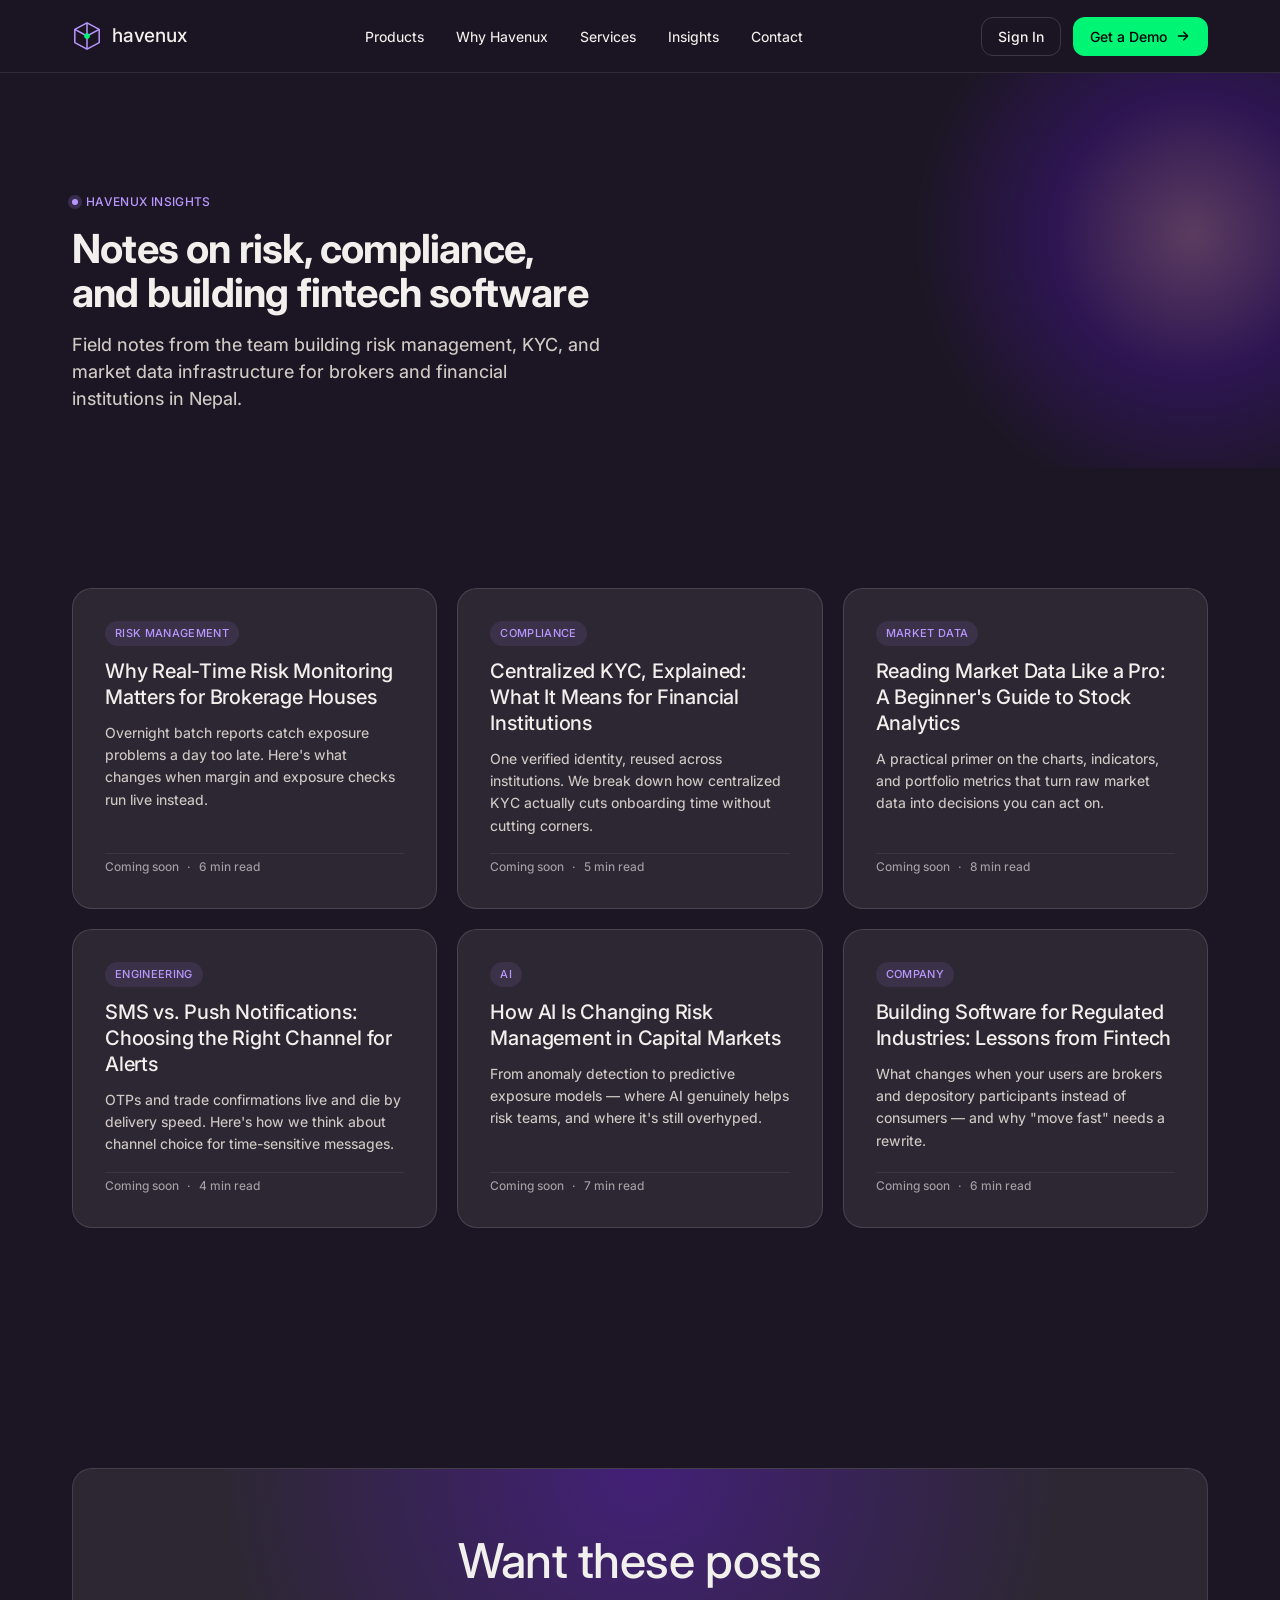
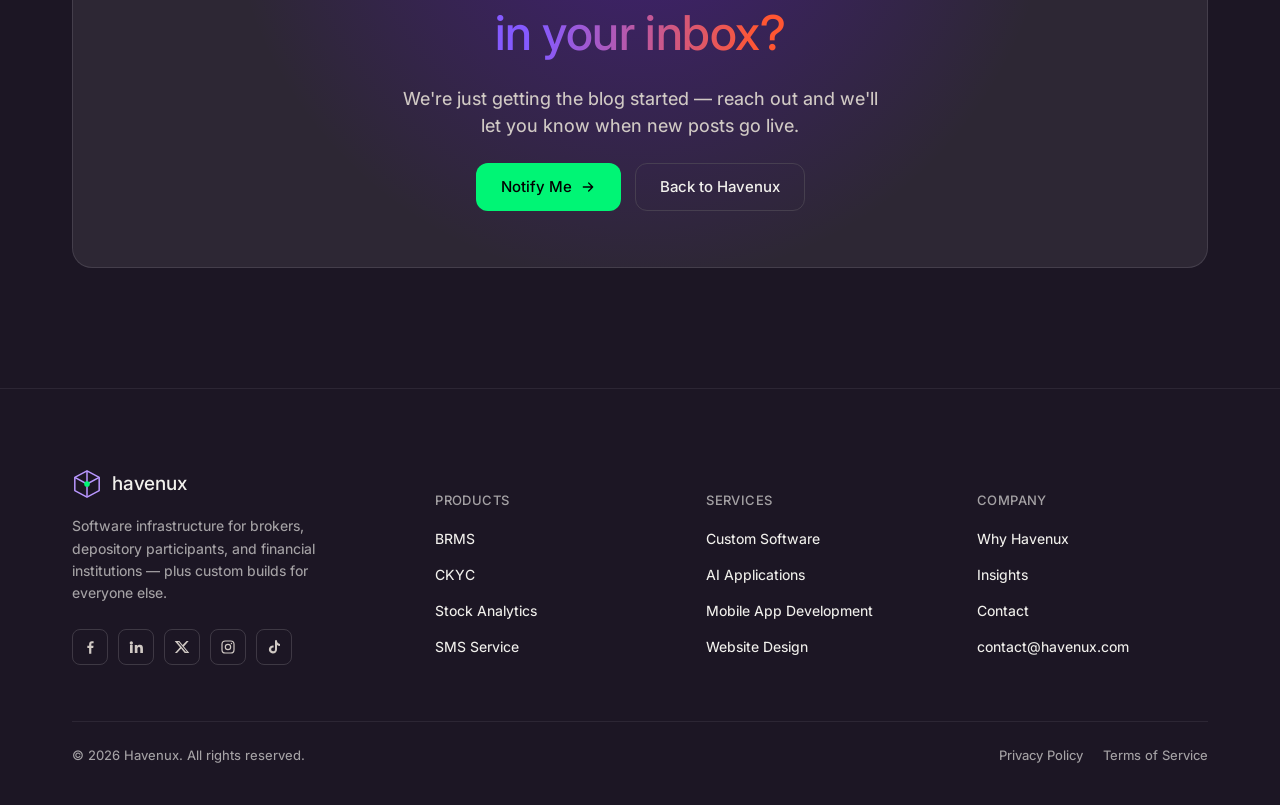
==== insights.html @ 9c79e24d "havenux landing page" ====
<!DOCTYPE html>
<html lang="en">
<head>
  <meta charset="UTF-8" />
  <meta name="viewport" content="width=device-width, initial-scale=1.0" />
  <title>Insights — Havenux Blog on Risk, KYC & Stock Market Software</title>
  <meta name="description" content="Havenux Insights: articles on broker risk management, centralized KYC, stock market analytics, and building software for regulated financial institutions in Nepal." />
  <meta name="robots" content="index, follow" />
  <meta name="theme-color" content="#1c1624" />
  <link rel="canonical" href="https://havenux.com/insights.html" />
  <link rel="icon" href="data:image/svg+xml,<svg xmlns=%22http://www.w3.org/2000/svg%22 viewBox=%220 0 24 24%22><path fill=%22%23b997ff%22 d=%22M12 2 2 7l10 5 10-5-10-5Zm0 8-8-4v9l8 4 8-4V6l-8 4Z%22/></svg>" />

  <!-- Open Graph -->
  <meta property="og:type" content="website" />
  <meta property="og:site_name" content="Havenux" />
  <meta property="og:title" content="Insights — Havenux Blog on Risk, KYC & Stock Market Software" />
  <meta property="og:description" content="Articles on broker risk management, centralized KYC, stock market analytics, and building software for regulated financial institutions." />
  <meta property="og:url" content="https://havenux.com/insights.html" />
  <meta property="og:image" content="https://havenux.com/assets/og-image.svg" />
  <meta property="og:image:type" content="image/svg+xml" />
  <meta property="og:image:width" content="1200" />
  <meta property="og:image:height" content="630" />
  <meta property="og:locale" content="en_US" />

  <!-- Twitter -->
  <meta name="twitter:card" content="summary_large_image" />
  <meta name="twitter:title" content="Insights — Havenux Blog on Risk, KYC & Stock Market Software" />
  <meta name="twitter:description" content="Articles on broker risk management, centralized KYC, stock market analytics, and building software for regulated financial institutions." />
  <meta name="twitter:image" content="https://havenux.com/assets/og-image.svg" />

  <link rel="preconnect" href="https://fonts.googleapis.com" />
  <link rel="preconnect" href="https://fonts.gstatic.com" crossorigin />
  <link href="https://fonts.googleapis.com/css2?family=Inter:wght@400;450;500;600;700&display=swap" rel="stylesheet" />
  <link rel="stylesheet" href="styles.css" />

  <script type="application/ld+json">
  {
    "@context": "https://schema.org",
    "@type": "BreadcrumbList",
    "itemListElement": [
      { "@type": "ListItem", "position": 1, "name": "Havenux", "item": "https://havenux.com/" },
      { "@type": "ListItem", "position": 2, "name": "Insights", "item": "https://havenux.com/insights.html" }
    ]
  }
  </script>
</head>
<body>
  <a class="skip-link" href="#main">Skip to content</a>

  <!-- Header -->
  <header class="site-header">
    <div class="container">
      <a href="index.html" class="logo" aria-label="Havenux home">
        <svg class="logo-mark" viewBox="0 0 32 32" fill="none" xmlns="http://www.w3.org/2000/svg">
          <path d="M16 2 3 9v14l13 7 13-7V9L16 2Z" stroke="#b997ff" stroke-width="1.6" stroke-linejoin="round" />
          <path d="M16 2v27M3 9l13 7 13-7" stroke="#b997ff" stroke-width="1.6" stroke-linejoin="round" />
          <circle cx="16" cy="16" r="3" fill="#00f575" />
        </svg>
        havenux
      </a>

      <nav class="nav-links" aria-label="Primary">
        <a href="index.html#products">Products</a>
        <a href="index.html#why">Why Havenux</a>
        <a href="index.html#services">Services</a>
        <a href="insights.html" aria-current="page">Insights</a>
        <a href="index.html#contact">Contact</a>
      </nav>

      <div class="header-cta">
        <a href="index.html#contact" class="btn btn-ghost btn-sm">Sign In</a>
        <a href="index.html#contact" class="btn btn-primary btn-sm">
          Get a Demo
          <svg viewBox="0 0 24 24" fill="none" stroke="currentColor" stroke-width="2" stroke-linecap="round" stroke-linejoin="round"><path d="M5 12h14M13 6l6 6-6 6" /></svg>
        </a>
      </div>

      <button class="nav-toggle" id="navToggle" aria-label="Open menu" aria-expanded="false" aria-controls="mobileNav">
        <svg viewBox="0 0 24 24" fill="none" stroke="currentColor" stroke-width="2" stroke-linecap="round"><path d="M3 6h18M3 12h18M3 18h18" /></svg>
      </button>
    </div>
  </header>

  <!-- Mobile nav -->
  <div class="mobile-nav" id="mobileNav">
    <div class="mobile-nav-header">
      <a href="index.html" class="logo">
        <svg class="logo-mark" viewBox="0 0 32 32" fill="none" xmlns="http://www.w3.org/2000/svg">
          <path d="M16 2 3 9v14l13 7 13-7V9L16 2Z" stroke="#b997ff" stroke-width="1.6" stroke-linejoin="round" />
          <path d="M16 2v27M3 9l13 7 13-7" stroke="#b997ff" stroke-width="1.6" stroke-linejoin="round" />
          <circle cx="16" cy="16" r="3" fill="#00f575" />
        </svg>
        havenux
      </a>
      <button class="nav-toggle" id="navClose" aria-label="Close menu">
        <svg viewBox="0 0 24 24" fill="none" stroke="currentColor" stroke-width="2" stroke-linecap="round"><path d="M18 6 6 18M6 6l12 12" /></svg>
      </button>
    </div>
    <nav class="mobile-nav-links" aria-label="Mobile">
      <a href="index.html#products">Products</a>
      <a href="index.html#why">Why Havenux</a>
      <a href="index.html#services">Services</a>
      <a href="insights.html">Insights</a>
      <a href="index.html#contact">Contact</a>
    </nav>
    <div class="mobile-nav-cta">
      <a href="index.html#contact" class="btn btn-ghost btn-block">Sign In</a>
      <a href="index.html#contact" class="btn btn-primary btn-block">Get a Demo</a>
    </div>
  </div>

  <main id="main">
    <!-- Insights hero -->
    <section class="hero hero--compact">
      <div class="hero-glow" aria-hidden="true"></div>
      <div class="container">
        <div class="section-heading reveal" style="margin: 0; text-align: left; max-width: 640px;">
          <span class="eyebrow">Havenux Insights</span>
          <h1 style="font-size: 40px; font-weight: 700; letter-spacing: -0.02em; line-height: 1.1; color: var(--color-bone-white);">Notes on risk, compliance, and building fintech software</h1>
          <p>Field notes from the team building risk management, KYC, and market data infrastructure for brokers and financial institutions in Nepal.</p>
        </div>
      </div>
    </section>

    <!-- Blog grid -->
    <section class="section">
      <div class="container">
        <div class="blog-grid">
          <article class="blog-card reveal">
            <span class="blog-tag">Risk Management</span>
            <h2>Why Real-Time Risk Monitoring Matters for Brokerage Houses</h2>
            <p>Overnight batch reports catch exposure problems a day too late. Here's what changes when margin and exposure checks run live instead.</p>
            <div class="blog-meta">
              <span>Coming soon</span>
              <span>·</span>
              <span>6 min read</span>
            </div>
          </article>

          <article class="blog-card reveal">
            <span class="blog-tag">Compliance</span>
            <h2>Centralized KYC, Explained: What It Means for Financial Institutions</h2>
            <p>One verified identity, reused across institutions. We break down how centralized KYC actually cuts onboarding time without cutting corners.</p>
            <div class="blog-meta">
              <span>Coming soon</span>
              <span>·</span>
              <span>5 min read</span>
            </div>
          </article>

          <article class="blog-card reveal">
            <span class="blog-tag">Market Data</span>
            <h2>Reading Market Data Like a Pro: A Beginner's Guide to Stock Analytics</h2>
            <p>A practical primer on the charts, indicators, and portfolio metrics that turn raw market data into decisions you can act on.</p>
            <div class="blog-meta">
              <span>Coming soon</span>
              <span>·</span>
              <span>8 min read</span>
            </div>
          </article>

          <article class="blog-card reveal">
            <span class="blog-tag">Engineering</span>
            <h2>SMS vs. Push Notifications: Choosing the Right Channel for Alerts</h2>
            <p>OTPs and trade confirmations live and die by delivery speed. Here's how we think about channel choice for time-sensitive messages.</p>
            <div class="blog-meta">
              <span>Coming soon</span>
              <span>·</span>
              <span>4 min read</span>
            </div>
          </article>

          <article class="blog-card reveal">
            <span class="blog-tag">AI</span>
            <h2>How AI Is Changing Risk Management in Capital Markets</h2>
            <p>From anomaly detection to predictive exposure models — where AI genuinely helps risk teams, and where it's still overhyped.</p>
            <div class="blog-meta">
              <span>Coming soon</span>
              <span>·</span>
              <span>7 min read</span>
            </div>
          </article>

          <article class="blog-card reveal">
            <span class="blog-tag">Company</span>
            <h2>Building Software for Regulated Industries: Lessons from Fintech</h2>
            <p>What changes when your users are brokers and depository participants instead of consumers — and why "move fast" needs a rewrite.</p>
            <div class="blog-meta">
              <span>Coming soon</span>
              <span>·</span>
              <span>6 min read</span>
            </div>
          </article>
        </div>
      </div>
    </section>

    <!-- CTA band -->
    <section class="section">
      <div class="container">
        <div class="cta-band reveal">
          <div class="cta-band-inner">
            <h2>Want these posts <span class="gradient-text">in your inbox?</span></h2>
            <p>We're just getting the blog started — reach out and we'll let you know when new posts go live.</p>
            <div class="cta-band-actions">
              <a href="https://api.whatsapp.com/send?phone=9779714234414&text=Hi%2C%20let%20me%20know%20when%20new%20Havenux%20Insights%20posts%20go%20live." class="btn btn-primary" target="_blank" rel="noopener">
                Notify Me
                <svg viewBox="0 0 24 24" fill="none" stroke="currentColor" stroke-width="2" stroke-linecap="round" stroke-linejoin="round"><path d="M5 12h14M13 6l6 6-6 6" /></svg>
              </a>
              <a href="index.html#contact" class="btn btn-ghost">Back to Havenux</a>
            </div>
          </div>
        </div>
      </div>
    </section>
  </main>

  <!-- Footer -->
  <footer class="site-footer">
    <div class="container">
      <div class="footer-top">
        <div class="footer-brand">
          <a href="index.html" class="logo">
            <svg class="logo-mark" viewBox="0 0 32 32" fill="none" xmlns="http://www.w3.org/2000/svg">
              <path d="M16 2 3 9v14l13 7 13-7V9L16 2Z" stroke="#b997ff" stroke-width="1.6" stroke-linejoin="round" />
              <path d="M16 2v27M3 9l13 7 13-7" stroke="#b997ff" stroke-width="1.6" stroke-linejoin="round" />
              <circle cx="16" cy="16" r="3" fill="#00f575" />
            </svg>
            havenux
          </a>
          <p>Software infrastructure for brokers, depository participants, and financial institutions — plus custom builds for everyone else.</p>
          <div class="footer-social">
            <a href="#" aria-label="Havenux on Facebook">
              <svg viewBox="0 0 24 24" fill="currentColor"><path d="M14 22v-8.5h2.85l.43-3.31H14V8.06c0-.96.27-1.61 1.64-1.61h1.75V3.5A23.4 23.4 0 0 0 14.9 3.4c-2.5 0-4.22 1.53-4.22 4.33v2.46H8v3.31h2.68V22H14Z"/></svg>
            </a>
            <a href="#" aria-label="Havenux on LinkedIn">
              <svg viewBox="0 0 24 24" fill="currentColor"><path d="M4.98 3.5a2.5 2.5 0 1 1 0 5 2.5 2.5 0 0 1 0-5ZM3 9h4v12H3V9Zm7 0h3.8v1.7h.05c.53-.95 1.83-1.95 3.77-1.95 4.03 0 4.78 2.5 4.78 5.75V21h-4v-5.9c0-1.4-.03-3.2-1.95-3.2-1.96 0-2.26 1.5-2.26 3.1V21h-4V9Z"/></svg>
            </a>
            <a href="#" aria-label="Havenux on X">
              <svg viewBox="0 0 24 24" fill="currentColor"><path d="M18.9 3H22l-7.2 8.2L23 21h-6.9l-5.4-6.6L4.5 21H1.4l7.7-8.8L1 3h7l4.9 6 6-6Zm-1.2 16.2h1.7L7.4 4.7H5.6l12.1 14.5Z"/></svg>
            </a>
            <a href="#" aria-label="Havenux on Instagram">
              <svg viewBox="0 0 24 24" fill="none" stroke="currentColor" stroke-width="1.8"><rect x="3" y="3" width="18" height="18" rx="5" /><circle cx="12" cy="12" r="4" /><circle cx="17.2" cy="6.8" r="1.1" fill="currentColor" stroke="none" /></svg>
            </a>
            <a href="#" aria-label="Havenux on TikTok">
              <svg viewBox="0 0 24 24" fill="currentColor"><path d="M16.5 2h-3v13.6a2.9 2.9 0 1 1-2.1-2.79V9.68a6.1 6.1 0 1 0 5.1 6.02V8.9a7.6 7.6 0 0 0 4.5 1.46V7.35A4.6 4.6 0 0 1 16.5 2Z"/></svg>
            </a>
          </div>
        </div>

        <div class="footer-col">
          <h5>Products</h5>
          <ul>
            <li><a href="https://demo.havenux.com" target="_blank" rel="noopener">BRMS</a></li>
            <li><a href="https://ckyc.havenux.com" target="_blank" rel="noopener">CKYC</a></li>
            <li><a href="https://market.havenux.com" target="_blank" rel="noopener">Stock Analytics</a></li>
            <li><a href="index.html#contact">SMS Service</a></li>
          </ul>
        </div>

        <div class="footer-col">
          <h5>Services</h5>
          <ul>
            <li><a href="index.html#services">Custom Software</a></li>
            <li><a href="index.html#services">AI Applications</a></li>
            <li><a href="index.html#services">Mobile App Development</a></li>
            <li><a href="index.html#services">Website Design</a></li>
          </ul>
        </div>

        <div class="footer-col">
          <h5>Company</h5>
          <ul>
            <li><a href="index.html#why">Why Havenux</a></li>
            <li><a href="insights.html">Insights</a></li>
            <li><a href="index.html#contact">Contact</a></li>
            <li><a href="mailto:contact@havenux.com">contact@havenux.com</a></li>
          </ul>
        </div>
      </div>

      <div class="footer-bottom">
        <p>© 2026 Havenux. All rights reserved.</p>
        <div class="footer-legal">
          <a href="#">Privacy Policy</a>
          <a href="#">Terms of Service</a>
        </div>
      </div>
    </div>
  </footer>

  <script src="script.js"></script>
</body>
</html>
---- styles.css ----
/* ==========================================================================
   Havenux — Design Tokens
   Adapted from the "Doppler" style reference: violet-lit vault at midnight.
   ========================================================================== */

:root {
  /* Colors */
  --color-midnight-plum: #1c1624;
  --color-shadow-plum: #2d2734;
  --color-elevated-panel: #3a3340;
  --color-bone-white: #f1f0ec;
  --color-fog-line: #e5e7eb;
  --color-ash-veil: #d0c9c4;
  --color-mid-ash: #a5a2a5;
  --color-iron-edge: #55505b;
  --color-lavender-spark: #b997ff;
  --color-signal-green: #00f575;
  --color-neon-violet: #6b13f5;
  --color-ember-orange: #ff5632;
  --color-plasma-pink: #ff9efa;

  /* Font */
  --font-sans: 'Inter', ui-sans-serif, system-ui, -apple-system, BlinkMacSystemFont, "Segoe UI", Roboto, sans-serif;

  /* Type scale */
  --text-caption: 12px;
  --text-body-sm: 14px;
  --text-body: 16px;
  --text-subheading: 18px;
  --text-heading-sm: 24px;
  --text-heading: 32px;
  --text-heading-lg: 48px;
  --text-display: 64px;
  --text-display-xl: 88px;

  /* Weights */
  --w-regular: 400;
  --w-450: 450;
  --w-medium: 500;
  --w-bold: 700;

  /* Spacing */
  --s-8: 8px;
  --s-16: 16px;
  --s-24: 24px;
  --s-32: 32px;
  --s-40: 40px;
  --s-56: 56px;
  --s-80: 80px;
  --s-120: 120px;

  /* Radius */
  --radius-sm: 8px;
  --radius-md: 12px;
  --radius-lg: 20px;
  --radius-pill: 9999px;

  /* Layout */
  --page-max-width: 1200px;
  --header-height: 72px;
}

/* ==========================================================================
   Reset
   ========================================================================== */

*,
*::before,
*::after {
  box-sizing: border-box;
}

html {
  scroll-behavior: smooth;
}

@media (prefers-reduced-motion: reduce) {
  html {
    scroll-behavior: auto;
  }
  *,
  *::before,
  *::after {
    animation-duration: 0.01ms !important;
    animation-iteration-count: 1 !important;
    transition-duration: 0.01ms !important;
    scroll-behavior: auto !important;
  }
}

body {
  margin: 0;
  background: var(--color-midnight-plum);
  color: var(--color-bone-white);
  font-family: var(--font-sans);
  font-size: var(--text-body);
  font-weight: var(--w-450);
  line-height: 1.5;
  -webkit-font-smoothing: antialiased;
  overflow-x: hidden;
}

img,
svg {
  max-width: 100%;
  display: block;
}

a {
  color: inherit;
  text-decoration: none;
}

button {
  font-family: inherit;
  cursor: pointer;
}

ul {
  list-style: none;
  margin: 0;
  padding: 0;
}

h1, h2, h3, h4, p {
  margin: 0;
}

/* Visible focus states everywhere — keyboard accessibility */
a:focus-visible,
button:focus-visible,
input:focus-visible {
  outline: 2px solid var(--color-lavender-spark);
  outline-offset: 2px;
  border-radius: var(--radius-sm);
}

.skip-link {
  position: absolute;
  top: -48px;
  left: 16px;
  z-index: 200;
  background: var(--color-signal-green);
  color: #000;
  padding: 12px 20px;
  border-radius: var(--radius-md);
  font-weight: var(--w-medium);
  transition: top 0.2s ease;
}

.skip-link:focus {
  top: 16px;
}

/* ==========================================================================
   Layout utilities
   ========================================================================== */

.container {
  max-width: var(--page-max-width);
  margin: 0 auto;
  padding: 0 var(--s-24);
}

@media (min-width: 768px) {
  .container {
    padding: 0 var(--s-32);
  }
}

.section {
  padding: var(--s-80) 0;
}

@media (min-width: 1024px) {
  .section {
    padding: var(--s-120) 0;
  }
}

.eyebrow {
  display: inline-flex;
  align-items: center;
  gap: 8px;
  color: var(--color-lavender-spark);
  font-size: var(--text-caption);
  font-weight: var(--w-medium);
  letter-spacing: 0.03em;
  text-transform: uppercase;
}

.eyebrow::before {
  content: "";
  width: 6px;
  height: 6px;
  border-radius: 50%;
  background: var(--color-lavender-spark);
  box-shadow: 0 0 0 4px rgba(185, 151, 255, 0.18);
}

.section-heading {
  max-width: 640px;
  margin: 0 auto;
  text-align: center;
  display: flex;
  flex-direction: column;
  gap: var(--s-16);
}

.section-heading h2 {
  font-size: 32px;
  font-weight: var(--w-medium);
  line-height: 1.15;
  letter-spacing: -0.01em;
  color: var(--color-bone-white);
}

.section-heading p {
  color: var(--color-ash-veil);
  font-size: var(--text-subheading);
  line-height: 1.5;
}

@media (min-width: 768px) {
  .section-heading h2 {
    font-size: var(--text-heading-lg);
    letter-spacing: -0.02em;
  }
}

.gradient-text {
  background: linear-gradient(91deg, #855aff 14.92%, var(--color-ember-orange) 90.53%);
  -webkit-background-clip: text;
  background-clip: text;
  -webkit-text-fill-color: transparent;
  display: inline-block;
}

.visually-hidden {
  position: absolute;
  width: 1px;
  height: 1px;
  padding: 0;
  margin: -1px;
  overflow: hidden;
  clip: rect(0, 0, 0, 0);
  white-space: nowrap;
  border: 0;
}

/* ==========================================================================
   Buttons
   ========================================================================== */

.btn {
  display: inline-flex;
  align-items: center;
  justify-content: center;
  gap: 8px;
  min-height: 44px;
  padding: 12px 24px;
  border-radius: var(--radius-md);
  font-size: 15px;
  font-weight: var(--w-medium);
  border: 1px solid transparent;
  transition: transform 0.15s ease, background-color 0.15s ease, border-color 0.15s ease, box-shadow 0.15s ease;
  white-space: nowrap;
}

.btn svg {
  width: 16px;
  height: 16px;
  flex-shrink: 0;
  transition: transform 0.15s ease;
}

.btn:hover svg {
  transform: translateX(2px);
}

.btn:active {
  transform: translateY(1px);
}

.btn-primary {
  background: var(--color-signal-green);
  color: #000;
}

.btn-primary:hover {
  box-shadow: 0 0 0 4px rgba(0, 245, 117, 0.18);
}

.btn-ghost {
  background: transparent;
  color: var(--color-bone-white);
  border-color: rgba(85, 80, 91, 0.6);
}

.btn-ghost:hover {
  border-color: rgba(229, 231, 235, 0.5);
  background: rgba(241, 240, 236, 0.04);
}

.btn-block {
  width: 100%;
}

.btn-sm {
  padding: 8px 16px;
  min-height: 36px;
  font-size: var(--text-body-sm);
}

.link-arrow {
  display: inline-flex;
  align-items: center;
  gap: 6px;
  font-size: 14px;
  font-weight: var(--w-medium);
  color: var(--color-bone-white);
  border-bottom: 1px solid transparent;
  transition: border-color 0.15s ease, color 0.15s ease;
}

.link-arrow svg {
  width: 14px;
  height: 14px;
  transition: transform 0.15s ease;
}

.link-arrow:hover {
  border-color: currentColor;
}

.link-arrow:hover svg {
  transform: translateX(3px);
}

.link-arrow.accent {
  color: var(--color-lavender-spark);
}

/* ==========================================================================
   Top banner
   ========================================================================== */

.top-banner {
  background: #241c2c;
  border-bottom: 1px solid rgba(229, 231, 235, 0.08);
  padding: 10px 0;
}

.top-banner .container {
  display: flex;
  align-items: center;
  justify-content: center;
  gap: 12px;
  position: relative;
  text-align: center;
}

.top-banner p {
  font-size: var(--text-body-sm);
  color: var(--color-bone-white);
}

.top-banner a {
  color: var(--color-signal-green);
  font-weight: var(--w-medium);
}

.top-banner a:hover {
  text-decoration: underline;
}

.banner-close {
  position: absolute;
  right: var(--s-24);
  top: 50%;
  transform: translateY(-50%);
  background: none;
  border: none;
  color: var(--color-mid-ash);
  width: 32px;
  height: 32px;
  display: flex;
  align-items: center;
  justify-content: center;
  border-radius: var(--radius-sm);
}

.banner-close:hover {
  color: var(--color-bone-white);
  background: rgba(241, 240, 236, 0.06);
}

.top-banner.is-hidden {
  display: none;
}

/* ==========================================================================
   Header
   ========================================================================== */

.site-header {
  position: sticky;
  top: 0;
  z-index: 100;
  background: rgba(28, 22, 36, 0.8);
  backdrop-filter: blur(12px);
  -webkit-backdrop-filter: blur(12px);
  border-bottom: 1px solid rgba(229, 231, 235, 0.1);
}

.site-header .container {
  display: flex;
  align-items: center;
  justify-content: space-between;
  gap: var(--s-24);
  height: var(--header-height);
}

.logo {
  display: flex;
  align-items: center;
  gap: 10px;
  font-size: 19px;
  font-weight: var(--w-medium);
  color: var(--color-bone-white);
  letter-spacing: -0.01em;
}

.logo-mark {
  width: 30px;
  height: 30px;
  flex-shrink: 0;
}

.nav-links {
  display: none;
  align-items: center;
  gap: var(--s-32);
}

.nav-links a {
  font-size: 14px;
  font-weight: var(--w-450);
  color: var(--color-bone-white);
  position: relative;
  padding: 4px 0;
}

.nav-links a:hover {
  color: var(--color-lavender-spark);
}

.header-cta {
  display: none;
  align-items: center;
  gap: 12px;
}

.nav-toggle {
  display: inline-flex;
  align-items: center;
  justify-content: center;
  width: 44px;
  height: 44px;
  background: none;
  border: 1px solid rgba(85, 80, 91, 0.6);
  border-radius: var(--radius-md);
  color: var(--color-bone-white);
}

@media (min-width: 1024px) {
  .nav-links {
    display: flex;
  }
  .header-cta {
    display: flex;
  }
  .nav-toggle {
    display: none;
  }
}

/* Mobile nav drawer */
.mobile-nav {
  position: fixed;
  inset: 0;
  z-index: 150;
  background: var(--color-midnight-plum);
  padding: var(--s-24);
  display: flex;
  flex-direction: column;
  gap: var(--s-32);
  transform: translateX(100%);
  transition: transform 0.25s ease;
}

.mobile-nav.is-open {
  transform: translateX(0);
}

.mobile-nav-header {
  display: flex;
  align-items: center;
  justify-content: space-between;
}

.mobile-nav-links {
  display: flex;
  flex-direction: column;
  gap: var(--s-8);
}

.mobile-nav-links a {
  display: block;
  font-size: 20px;
  font-weight: var(--w-medium);
  padding: 12px 4px;
  border-bottom: 1px solid rgba(229, 231, 235, 0.08);
}

.mobile-nav-cta {
  display: flex;
  flex-direction: column;
  gap: 12px;
  margin-top: auto;
}

@media (min-width: 1024px) {
  .mobile-nav {
    display: none;
  }
}

/* ==========================================================================
   Hero
   ========================================================================== */

.hero {
  position: relative;
  padding: var(--s-56) 0 var(--s-80);
  overflow: hidden;
}

@media (min-width: 1024px) {
  .hero {
    padding: var(--s-120) 0;
  }
}

.hero-glow {
  position: absolute;
  top: -10%;
  right: -10%;
  width: 900px;
  height: 900px;
  max-width: 140vw;
  background: radial-gradient(circle at 50% 50%, rgba(255, 158, 250, 0.28), rgba(107, 19, 245, 0.22) 35%, rgba(28, 22, 36, 0) 70%);
  pointer-events: none;
  z-index: 0;
}

.hero--compact {
  padding-bottom: var(--s-56);
}

.hero--compact .hero-glow {
  width: 560px;
  height: 560px;
  top: -30%;
  right: -15%;
}

.hero .container {
  position: relative;
  z-index: 1;
  display: grid;
  grid-template-columns: 1fr;
  gap: var(--s-56);
  align-items: center;
}

@media (min-width: 1024px) {
  .hero .container {
    grid-template-columns: 1fr 1fr;
    gap: var(--s-80);
  }
}

.hero-content {
  display: flex;
  flex-direction: column;
  align-items: flex-start;
  gap: var(--s-24);
}

.hero-content h1 {
  font-size: 40px;
  font-weight: var(--w-bold);
  line-height: 1.08;
  letter-spacing: -0.02em;
  color: var(--color-bone-white);
}

@media (min-width: 640px) {
  .hero-content h1 {
    font-size: var(--text-display);
  }
}

@media (min-width: 1024px) {
  .hero-content h1 {
    font-size: 72px;
  }
}

.hero-content .lede {
  font-size: var(--text-subheading);
  color: var(--color-ash-veil);
  max-width: 520px;
  line-height: 1.5;
}

.hero-actions {
  display: flex;
  flex-wrap: wrap;
  gap: 14px;
  margin-top: var(--s-8);
}

.hero-meta {
  display: flex;
  flex-wrap: wrap;
  gap: 24px;
  margin-top: var(--s-16);
  color: var(--color-mid-ash);
  font-size: var(--text-body-sm);
}

.hero-meta li {
  display: flex;
  align-items: center;
  gap: 8px;
}

.hero-meta svg {
  width: 16px;
  height: 16px;
  color: var(--color-signal-green);
  flex-shrink: 0;
}

/* Product screenshot mockup */
.hero-visual {
  position: relative;
}

.mock-frame {
  background: var(--color-shadow-plum);
  border: 1px solid rgba(229, 231, 235, 0.12);
  border-radius: var(--radius-lg);
  padding: 20px;
  box-shadow: 0 0 60px rgba(185, 151, 255, 0.15);
}

.mock-titlebar {
  display: flex;
  align-items: center;
  gap: 8px;
  margin-bottom: 16px;
}

.mock-dot {
  width: 10px;
  height: 10px;
  border-radius: 50%;
  background: var(--color-iron-edge);
}

.mock-titlebar span:last-child {
  margin-left: auto;
  font-size: 12px;
  color: var(--color-mid-ash);
}

.mock-grid {
  display: grid;
  grid-template-columns: 1fr 1.4fr;
  gap: 14px;
}

.mock-panel {
  background: rgba(241, 240, 236, 0.03);
  border: 1px solid rgba(229, 231, 235, 0.08);
  border-radius: var(--radius-md);
  padding: 16px;
}

.mock-panel h4 {
  font-size: 12px;
  font-weight: var(--w-medium);
  color: var(--color-mid-ash);
  letter-spacing: 0.03em;
  text-transform: uppercase;
  margin-bottom: 12px;
}

.mock-kyc-row {
  display: flex;
  align-items: center;
  gap: 8px;
  padding: 8px 0;
  border-bottom: 1px solid rgba(229, 231, 235, 0.06);
  font-size: 13px;
  color: var(--color-ash-veil);
}

.mock-kyc-row:last-child {
  border-bottom: none;
}

.mock-kyc-row svg {
  width: 14px;
  height: 14px;
  color: var(--color-signal-green);
  flex-shrink: 0;
}

.mock-risk-gauge {
  margin-top: 16px;
  display: flex;
  align-items: center;
  gap: 12px;
}

.mock-risk-value {
  font-size: 28px;
  font-weight: var(--w-bold);
  color: var(--color-signal-green);
  letter-spacing: -0.02em;
}

.mock-risk-label {
  font-size: 12px;
  color: var(--color-mid-ash);
}

.mock-chart {
  height: 130px;
  margin-top: 4px;
}

.mock-stat-row {
  display: flex;
  gap: 16px;
  margin-top: 14px;
}

.mock-stat {
  flex: 1;
}

.mock-stat .value {
  font-size: 18px;
  font-weight: var(--w-medium);
  color: var(--color-bone-white);
}

.mock-stat .label {
  font-size: 11px;
  color: var(--color-mid-ash);
}

.mock-stat .value.up {
  color: var(--color-signal-green);
}

@media (max-width: 480px) {
  .mock-grid {
    grid-template-columns: 1fr;
  }
}

/* ==========================================================================
   Logo strip / trust
   ========================================================================== */

.trust-strip {
  border-top: 1px solid rgba(229, 231, 235, 0.08);
  border-bottom: 1px solid rgba(229, 231, 235, 0.08);
  padding: var(--s-40) 0;
}

.trust-strip .container {
  display: grid;
  grid-template-columns: repeat(2, 1fr);
  gap: var(--s-32);
  text-align: center;
}

@media (min-width: 768px) {
  .trust-strip .container {
    grid-template-columns: repeat(4, 1fr);
  }
}

.trust-stat .num {
  font-size: 32px;
  font-weight: var(--w-bold);
  color: var(--color-bone-white);
  letter-spacing: -0.02em;
}

.trust-stat .num span {
  color: var(--color-lavender-spark);
}

.trust-stat .label {
  margin-top: 4px;
  font-size: var(--text-body-sm);
  color: var(--color-mid-ash);
}

/* ==========================================================================
   Product cards
   ========================================================================== */

.card-grid {
  display: grid;
  grid-template-columns: 1fr;
  gap: 20px;
  margin-top: var(--s-56);
}

@media (min-width: 640px) {
  .card-grid.products {
    grid-template-columns: repeat(2, 1fr);
  }
}

@media (min-width: 1024px) {
  .card-grid.products {
    grid-template-columns: repeat(4, 1fr);
  }
}

.product-card {
  background: var(--color-shadow-plum);
  border: 1px solid rgba(229, 231, 235, 0.14);
  border-radius: var(--radius-lg);
  padding: var(--s-32);
  display: flex;
  flex-direction: column;
  gap: var(--s-16);
  transition: transform 0.2s ease, border-color 0.2s ease;
}

.product-card:hover {
  transform: translateY(-4px);
  border-color: rgba(185, 151, 255, 0.35);
}

.product-icon {
  width: 52px;
  height: 52px;
  border-radius: var(--radius-md);
  display: flex;
  align-items: center;
  justify-content: center;
  background: rgba(185, 151, 255, 0.1);
  color: var(--color-lavender-spark);
}

.product-icon svg {
  width: 26px;
  height: 26px;
}

.product-icon.green {
  background: rgba(0, 245, 117, 0.1);
  color: var(--color-signal-green);
}

.product-card .tag {
  font-size: 11px;
  font-weight: var(--w-medium);
  letter-spacing: 0.03em;
  text-transform: uppercase;
  color: var(--color-mid-ash);
}

.product-card h3 {
  font-size: var(--text-heading-sm);
  font-weight: var(--w-medium);
  letter-spacing: -0.01em;
  color: var(--color-bone-white);
}

.product-card p {
  font-size: var(--text-body-sm);
  color: var(--color-ash-veil);
  line-height: 1.55;
  flex: 1;
}

.product-card .domain {
  font-size: 12px;
  color: var(--color-mid-ash);
  font-family: 'SF Mono', 'Courier New', monospace;
}

/* ==========================================================================
   Why choose section
   ========================================================================== */

.why-grid {
  display: grid;
  grid-template-columns: 1fr;
  gap: 20px;
  margin-top: var(--s-56);
}

@media (min-width: 768px) {
  .why-grid {
    grid-template-columns: repeat(2, 1fr);
  }
}

.why-card {
  background: var(--color-shadow-plum);
  border: 1px solid rgba(229, 231, 235, 0.14);
  border-radius: var(--radius-lg);
  padding: var(--s-32);
  display: flex;
  gap: var(--s-24);
}

.why-icon {
  width: 44px;
  height: 44px;
  border-radius: var(--radius-sm);
  background: rgba(255, 86, 50, 0.1);
  color: var(--color-ember-orange);
  display: flex;
  align-items: center;
  justify-content: center;
  flex-shrink: 0;
}

.why-icon svg {
  width: 22px;
  height: 22px;
}

.why-card h3 {
  font-size: var(--text-subheading);
  font-weight: var(--w-medium);
  color: var(--color-bone-white);
  margin-bottom: 8px;
}

.why-card p {
  font-size: var(--text-body-sm);
  color: var(--color-ash-veil);
  line-height: 1.6;
}

/* ==========================================================================
   Services
   ========================================================================== */

.services-section {
  background: var(--color-shadow-plum);
  border-top: 1px solid rgba(229, 231, 235, 0.08);
  border-bottom: 1px solid rgba(229, 231, 235, 0.08);
}

.card-grid.services {
  grid-template-columns: 1fr;
}

@media (min-width: 768px) {
  .card-grid.services {
    grid-template-columns: repeat(2, 1fr);
  }
}

.service-card {
  background: var(--color-midnight-plum);
  border: 1px solid rgba(229, 231, 235, 0.12);
  border-radius: var(--radius-lg);
  padding: var(--s-32);
  display: flex;
  flex-direction: column;
  gap: var(--s-16);
}

.service-card .index {
  font-size: 13px;
  font-weight: var(--w-medium);
  color: var(--color-signal-green);
  font-family: 'SF Mono', 'Courier New', monospace;
}

.service-card h3 {
  font-size: var(--text-heading-sm);
  font-weight: var(--w-medium);
  color: var(--color-bone-white);
  letter-spacing: -0.01em;
}

.service-card p {
  font-size: var(--text-body-sm);
  color: var(--color-ash-veil);
  line-height: 1.6;
  flex: 1;
}

.service-card ul {
  display: flex;
  flex-direction: column;
  gap: 8px;
  margin-top: 4px;
}

.service-card ul li {
  display: flex;
  align-items: center;
  gap: 8px;
  font-size: 13px;
  color: var(--color-mid-ash);
}

.service-card ul li svg {
  width: 14px;
  height: 14px;
  color: var(--color-lavender-spark);
  flex-shrink: 0;
}

/* ==========================================================================
   Process strip
   ========================================================================== */

.process-strip {
  display: grid;
  grid-template-columns: 1fr;
  gap: var(--s-32);
  margin-top: var(--s-56);
  counter-reset: step;
}

@media (min-width: 768px) {
  .process-strip {
    grid-template-columns: repeat(4, 1fr);
  }
}

.process-step {
  position: relative;
  padding-top: var(--s-40);
}

.process-step::before {
  counter-increment: step;
  content: counter(step, decimal-leading-zero);
  font-size: 13px;
  font-weight: var(--w-medium);
  color: var(--color-lavender-spark);
  font-family: 'SF Mono', 'Courier New', monospace;
  display: block;
  margin-bottom: 12px;
}

.process-step h4 {
  font-size: var(--text-subheading);
  font-weight: var(--w-medium);
  color: var(--color-bone-white);
  margin-bottom: 8px;
}

.process-step p {
  font-size: var(--text-body-sm);
  color: var(--color-mid-ash);
  line-height: 1.55;
}

/* ==========================================================================
   CTA band
   ========================================================================== */

.cta-band {
  position: relative;
  overflow: hidden;
  border-radius: var(--radius-lg);
  margin: 0 auto;
  max-width: var(--page-max-width);
  padding: var(--s-56) var(--s-32);
  text-align: center;
  background: var(--color-shadow-plum);
  border: 1px solid rgba(229, 231, 235, 0.12);
}

.cta-band::before {
  content: "";
  position: absolute;
  inset: 0;
  background: radial-gradient(circle at 50% 0%, rgba(107, 19, 245, 0.35), transparent 60%);
  pointer-events: none;
}

.cta-band-inner {
  position: relative;
  z-index: 1;
  display: flex;
  flex-direction: column;
  align-items: center;
  gap: var(--s-16);
}

.cta-band h2 {
  font-size: 32px;
  font-weight: var(--w-medium);
  letter-spacing: -0.01em;
  max-width: 560px;
}

@media (min-width: 768px) {
  .cta-band h2 {
    font-size: var(--text-heading-lg);
  }
}

.cta-band p {
  color: var(--color-ash-veil);
  max-width: 480px;
  font-size: var(--text-subheading);
}

.cta-band-actions {
  display: flex;
  flex-wrap: wrap;
  justify-content: center;
  gap: 14px;
  margin-top: var(--s-8);
}

/* ==========================================================================
   Blog / Insights
   ========================================================================== */

.blog-grid {
  display: grid;
  grid-template-columns: 1fr;
  gap: 20px;
}

@media (min-width: 640px) {
  .blog-grid {
    grid-template-columns: repeat(2, 1fr);
  }
}

@media (min-width: 1024px) {
  .blog-grid {
    grid-template-columns: repeat(3, 1fr);
  }
}

.blog-card {
  background: var(--color-shadow-plum);
  border: 1px solid rgba(229, 231, 235, 0.14);
  border-radius: var(--radius-lg);
  padding: var(--s-32);
  display: flex;
  flex-direction: column;
  gap: 12px;
  transition: transform 0.2s ease, border-color 0.2s ease;
}

.blog-card:hover {
  transform: translateY(-4px);
  border-color: rgba(185, 151, 255, 0.35);
}

.blog-tag {
  align-self: flex-start;
  font-size: 11px;
  font-weight: var(--w-medium);
  letter-spacing: 0.03em;
  text-transform: uppercase;
  color: var(--color-lavender-spark);
  background: rgba(185, 151, 255, 0.1);
  padding: 4px 10px;
  border-radius: var(--radius-pill);
}

.blog-card h2 {
  font-size: 20px;
  font-weight: var(--w-medium);
  line-height: 1.3;
  letter-spacing: -0.01em;
  color: var(--color-bone-white);
}

.blog-card p {
  font-size: var(--text-body-sm);
  color: var(--color-ash-veil);
  line-height: 1.6;
  flex: 1;
}

.blog-meta {
  display: flex;
  align-items: center;
  gap: 8px;
  font-size: 12px;
  color: var(--color-mid-ash);
  padding-top: 4px;
  border-top: 1px solid rgba(229, 231, 235, 0.08);
  margin-top: 4px;
}

/* ==========================================================================
   Contact
   ========================================================================== */

.contact-grid {
  display: grid;
  grid-template-columns: 1fr;
  gap: 20px;
  margin-top: var(--s-56);
}

@media (min-width: 900px) {
  .contact-grid {
    grid-template-columns: 0.85fr 1.15fr;
    align-items: start;
  }
}

.contact-info,
.contact-form {
  background: var(--color-shadow-plum);
  border: 1px solid rgba(229, 231, 235, 0.14);
  border-radius: var(--radius-lg);
  padding: var(--s-32);
}

.contact-info h3,
.contact-form h3 {
  font-size: var(--text-heading-sm);
  font-weight: var(--w-medium);
  color: var(--color-bone-white);
  letter-spacing: -0.01em;
  margin-top: 8px;
}

.contact-info > p {
  margin-top: var(--s-16);
  color: var(--color-ash-veil);
  font-size: var(--text-body-sm);
  line-height: 1.6;
}

.contact-method {
  display: flex;
  align-items: center;
  gap: 14px;
  margin-top: var(--s-24);
  padding: 14px;
  border-radius: var(--radius-md);
  border: 1px solid rgba(229, 231, 235, 0.1);
  transition: border-color 0.15s ease, background-color 0.15s ease;
}

.contact-method:hover {
  border-color: rgba(0, 245, 117, 0.4);
  background: rgba(0, 245, 117, 0.04);
}

.contact-method-icon {
  width: 40px;
  height: 40px;
  flex-shrink: 0;
  border-radius: var(--radius-sm);
  background: rgba(0, 245, 117, 0.1);
  color: var(--color-signal-green);
  display: flex;
  align-items: center;
  justify-content: center;
}

.contact-method-icon svg {
  width: 20px;
  height: 20px;
}

.contact-method-label {
  display: block;
  font-size: 12px;
  color: var(--color-mid-ash);
}

.contact-method-value {
  display: block;
  font-size: 15px;
  font-weight: var(--w-medium);
  color: var(--color-bone-white);
  margin-top: 2px;
}

.contact-form {
  display: flex;
  flex-direction: column;
  gap: var(--s-16);
}

.form-row {
  display: grid;
  grid-template-columns: 1fr;
  gap: var(--s-16);
}

@media (min-width: 520px) {
  .form-row {
    grid-template-columns: 1fr 1fr;
  }
}

.form-field {
  display: flex;
  flex-direction: column;
  gap: 6px;
}

.form-field label {
  font-size: 13px;
  font-weight: var(--w-medium);
  color: var(--color-ash-veil);
}

.form-field input,
.form-field textarea,
.form-field select {
  background: var(--color-midnight-plum);
  border: 1px solid rgba(85, 80, 91, 0.6);
  border-radius: var(--radius-sm);
  padding: 12px 14px;
  font-family: var(--font-sans);
  font-size: 15px;
  color: var(--color-bone-white);
  min-height: 44px;
  transition: border-color 0.15s ease;
}

.form-field textarea {
  min-height: 100px;
  resize: vertical;
}

.form-field input:focus,
.form-field textarea:focus,
.form-field select:focus {
  outline: 2px solid var(--color-lavender-spark);
  outline-offset: 1px;
  border-color: var(--color-lavender-spark);
}

.form-field select {
  appearance: none;
  background-image: url("data:image/svg+xml,%3Csvg xmlns='http://www.w3.org/2000/svg' viewBox='0 0 24 24' fill='none' stroke='%23a5a2a5' stroke-width='2' stroke-linecap='round' stroke-linejoin='round'%3E%3Cpath d='m6 9 6 6 6-6'/%3E%3C/svg%3E");
  background-repeat: no-repeat;
  background-position: right 14px center;
  padding-right: 40px;
}

.form-note {
  font-size: 12px;
  color: var(--color-mid-ash);
  text-align: center;
  line-height: 1.5;
}

/* ==========================================================================
   Footer
   ========================================================================== */

.site-footer {
  border-top: 1px solid rgba(229, 231, 235, 0.08);
  padding: var(--s-80) 0 var(--s-40);
}

.footer-top {
  display: grid;
  grid-template-columns: 1fr;
  gap: var(--s-40);
}

@media (min-width: 768px) {
  .footer-top {
    grid-template-columns: 1.4fr repeat(3, 1fr);
  }
}

.footer-brand p {
  margin-top: var(--s-16);
  color: var(--color-mid-ash);
  font-size: var(--text-body-sm);
  max-width: 280px;
  line-height: 1.6;
}

.footer-social {
  display: flex;
  gap: 10px;
  margin-top: var(--s-24);
}

.footer-social a {
  width: 36px;
  height: 36px;
  border-radius: var(--radius-sm);
  border: 1px solid rgba(85, 80, 91, 0.6);
  display: flex;
  align-items: center;
  justify-content: center;
  color: var(--color-ash-veil);
  transition: border-color 0.15s ease, color 0.15s ease;
}

.footer-social a:hover {
  border-color: var(--color-lavender-spark);
  color: var(--color-lavender-spark);
}

.footer-social svg {
  width: 16px;
  height: 16px;
}

.footer-col h5 {
  font-size: 13px;
  font-weight: var(--w-medium);
  color: var(--color-mid-ash);
  letter-spacing: 0.03em;
  text-transform: uppercase;
  margin-bottom: var(--s-16);
}

.footer-col ul {
  display: flex;
  flex-direction: column;
  gap: 12px;
}

.footer-col a {
  font-size: 14px;
  color: var(--color-bone-white);
}

.footer-col a:hover {
  color: var(--color-lavender-spark);
}

.footer-bottom {
  margin-top: var(--s-56);
  padding-top: var(--s-24);
  border-top: 1px solid rgba(229, 231, 235, 0.08);
  display: flex;
  flex-direction: column;
  gap: 16px;
  align-items: center;
  text-align: center;
}

@media (min-width: 768px) {
  .footer-bottom {
    flex-direction: row;
    justify-content: space-between;
    text-align: left;
  }
}

.footer-bottom p {
  font-size: 13px;
  color: var(--color-mid-ash);
}

.footer-legal {
  display: flex;
  gap: 20px;
}

.footer-legal a {
  font-size: 13px;
  color: var(--color-mid-ash);
}

.footer-legal a:hover {
  color: var(--color-bone-white);
}

/* ==========================================================================
   Reveal-on-scroll (subtle, respects reduced motion)
   ========================================================================== */

.reveal {
  opacity: 0;
  transform: translateY(16px);
  transition: opacity 0.5s ease, transform 0.5s ease;
}

.reveal.is-visible {
  opacity: 1;
  transform: translateY(0);
}

@media (prefers-reduced-motion: reduce) {
  .reveal {
    opacity: 1;
    transform: none;
  }
}
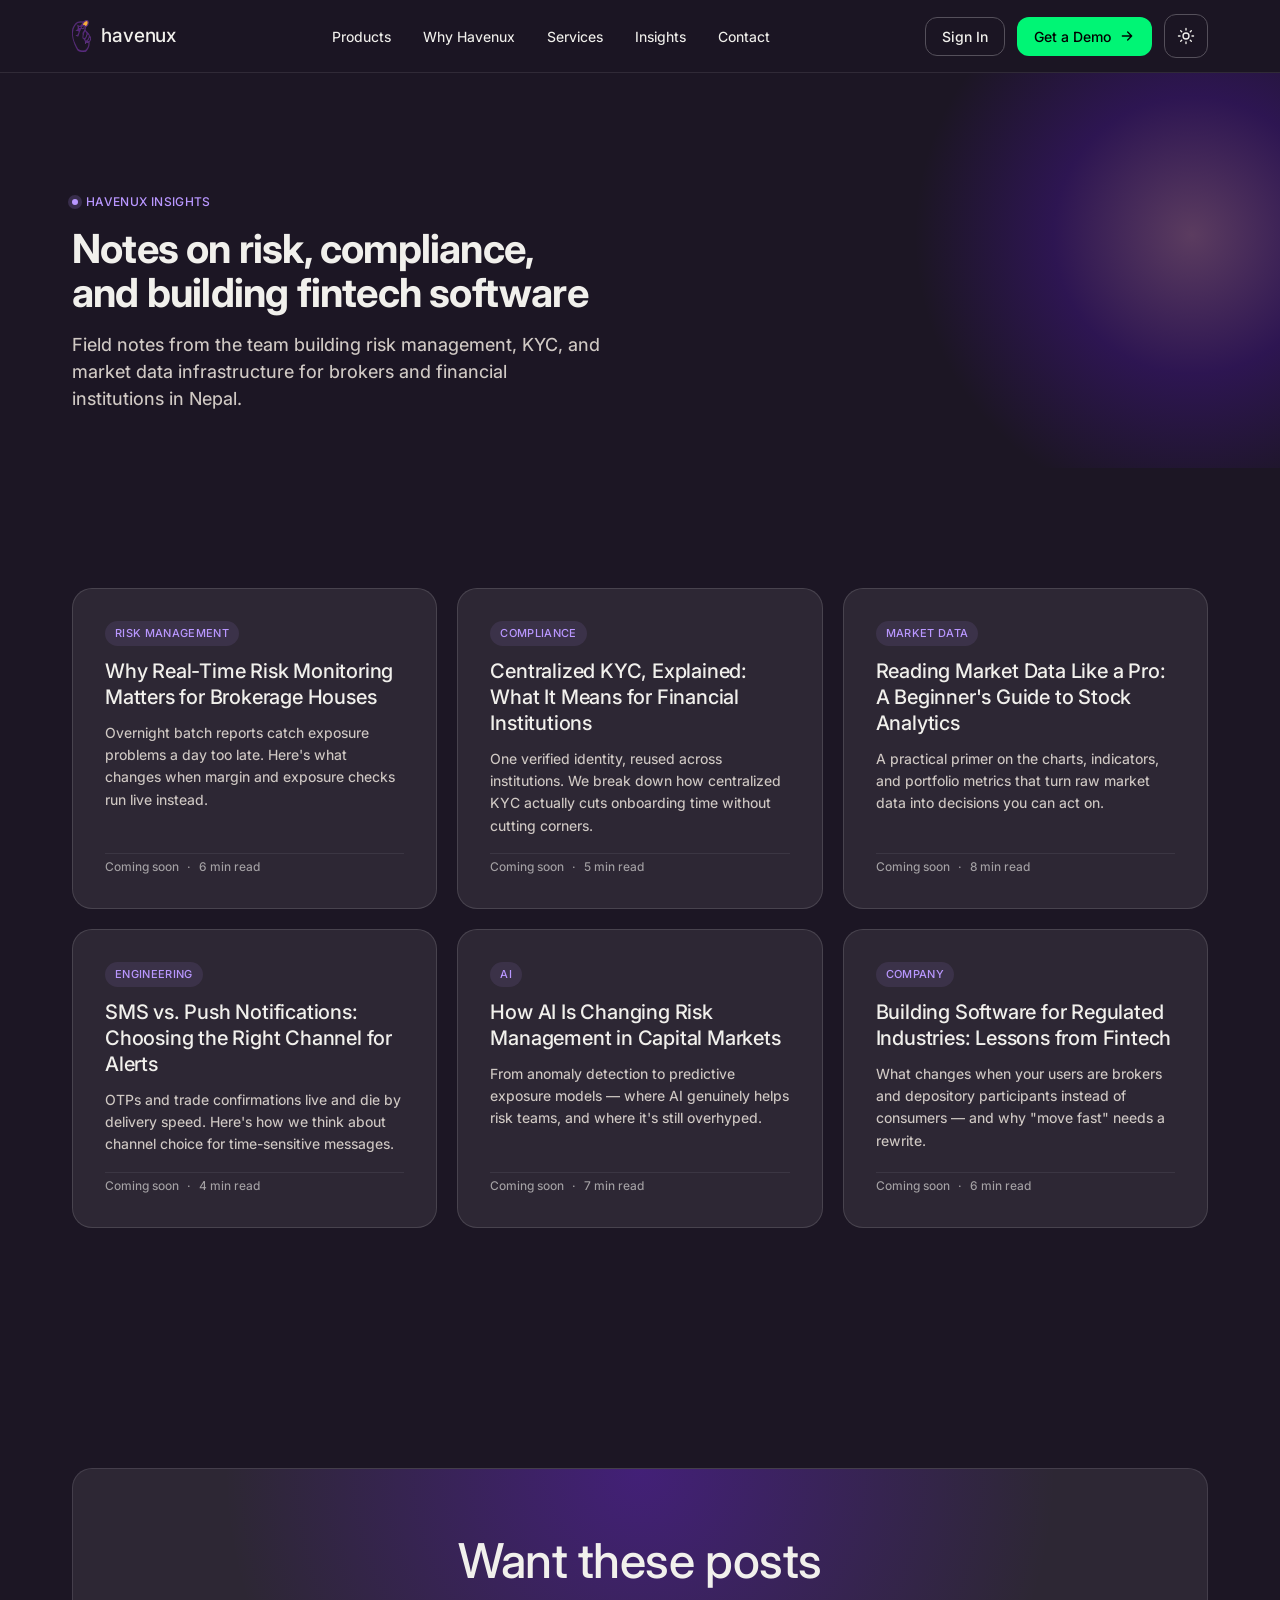
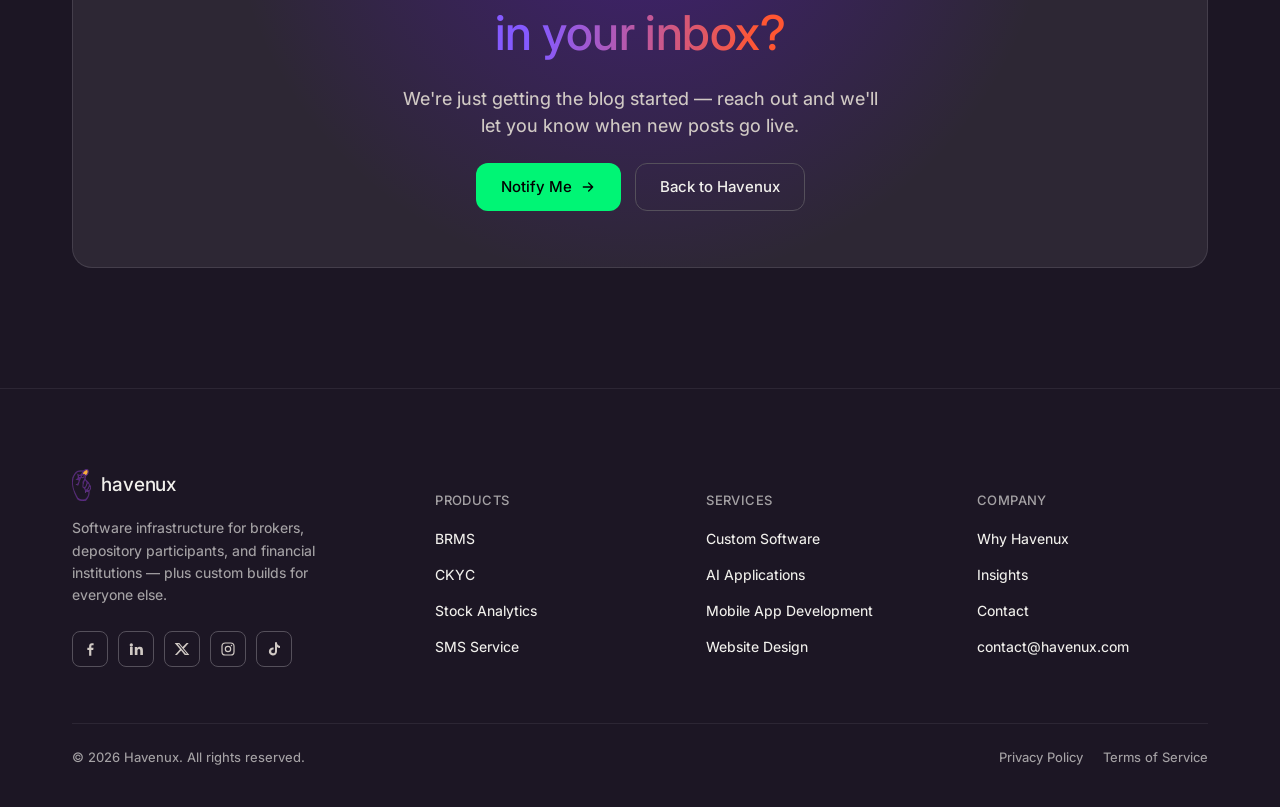
==== commit 6dc358c3: "dark/light theme" ====
--- a/insights.html
+++ b/insights.html
@@ -3,12 +3,23 @@
 <head>
   <meta charset="UTF-8" />
   <meta name="viewport" content="width=device-width, initial-scale=1.0" />
+  <script>
+    (function () {
+      try {
+        if (localStorage.getItem('havenux-theme') === 'light') {
+          document.documentElement.setAttribute('data-theme', 'light');
+        }
+      } catch (e) {}
+    })();
+  </script>
   <title>Insights — Havenux Blog on Risk, KYC & Stock Market Software</title>
   <meta name="description" content="Havenux Insights: articles on broker risk management, centralized KYC, stock market analytics, and building software for regulated financial institutions in Nepal." />
   <meta name="robots" content="index, follow" />
   <meta name="theme-color" content="#1c1624" />
   <link rel="canonical" href="https://havenux.com/insights.html" />
-  <link rel="icon" href="data:image/svg+xml,<svg xmlns=%22http://www.w3.org/2000/svg%22 viewBox=%220 0 24 24%22><path fill=%22%23b997ff%22 d=%22M12 2 2 7l10 5 10-5-10-5Zm0 8-8-4v9l8 4 8-4V6l-8 4Z%22/></svg>" />
+  <link rel="icon" type="image/png" sizes="32x32" href="assets/favicon-32.png" />
+  <link rel="icon" type="image/png" sizes="128x128" href="assets/favicon.png" />
+  <link rel="apple-touch-icon" href="assets/apple-touch-icon.png" />
 
   <!-- Open Graph -->
   <meta property="og:type" content="website" />
@@ -51,11 +62,7 @@
   <header class="site-header">
     <div class="container">
       <a href="index.html" class="logo" aria-label="Havenux home">
-        <svg class="logo-mark" viewBox="0 0 32 32" fill="none" xmlns="http://www.w3.org/2000/svg">
-          <path d="M16 2 3 9v14l13 7 13-7V9L16 2Z" stroke="#b997ff" stroke-width="1.6" stroke-linejoin="round" />
-          <path d="M16 2v27M3 9l13 7 13-7" stroke="#b997ff" stroke-width="1.6" stroke-linejoin="round" />
-          <circle cx="16" cy="16" r="3" fill="#00f575" />
-        </svg>
+        <img class="logo-mark" src="assets/havenux-mark.png" alt="" width="297" height="490" />
         havenux
       </a>
 
@@ -67,17 +74,24 @@
         <a href="index.html#contact">Contact</a>
       </nav>
 
-      <div class="header-cta">
-        <a href="index.html#contact" class="btn btn-ghost btn-sm">Sign In</a>
-        <a href="index.html#contact" class="btn btn-primary btn-sm">
-          Get a Demo
-          <svg viewBox="0 0 24 24" fill="none" stroke="currentColor" stroke-width="2" stroke-linecap="round" stroke-linejoin="round"><path d="M5 12h14M13 6l6 6-6 6" /></svg>
-        </a>
-      </div>
-
-      <button class="nav-toggle" id="navToggle" aria-label="Open menu" aria-expanded="false" aria-controls="mobileNav">
-        <svg viewBox="0 0 24 24" fill="none" stroke="currentColor" stroke-width="2" stroke-linecap="round"><path d="M3 6h18M3 12h18M3 18h18" /></svg>
-      </button>
+      <div class="header-actions">
+        <div class="header-cta">
+          <a href="index.html#contact" class="btn btn-ghost btn-sm">Sign In</a>
+          <a href="index.html#contact" class="btn btn-primary btn-sm">
+            Get a Demo
+            <svg viewBox="0 0 24 24" fill="none" stroke="currentColor" stroke-width="2" stroke-linecap="round" stroke-linejoin="round"><path d="M5 12h14M13 6l6 6-6 6" /></svg>
+          </a>
+        </div>
+
+        <button class="theme-toggle" id="themeToggle" aria-label="Switch to light mode" aria-pressed="false">
+          <svg class="icon-sun" viewBox="0 0 24 24" fill="none" stroke="currentColor" stroke-width="1.8" stroke-linecap="round" stroke-linejoin="round"><circle cx="12" cy="12" r="4" /><path d="M12 2v2M12 20v2M4.9 4.9l1.4 1.4M17.7 17.7l1.4 1.4M2 12h2M20 12h2M4.9 19.1l1.4-1.4M17.7 6.3l1.4-1.4" /></svg>
+          <svg class="icon-moon" viewBox="0 0 24 24" fill="none" stroke="currentColor" stroke-width="1.8" stroke-linecap="round" stroke-linejoin="round"><path d="M21 12.8A9 9 0 1 1 11.2 3a7 7 0 0 0 9.8 9.8Z" /></svg>
+        </button>
+
+        <button class="nav-toggle" id="navToggle" aria-label="Open menu" aria-expanded="false" aria-controls="mobileNav">
+          <svg viewBox="0 0 24 24" fill="none" stroke="currentColor" stroke-width="2" stroke-linecap="round"><path d="M3 6h18M3 12h18M3 18h18" /></svg>
+        </button>
+      </div>
     </div>
   </header>
 
@@ -85,11 +99,7 @@
   <div class="mobile-nav" id="mobileNav">
     <div class="mobile-nav-header">
       <a href="index.html" class="logo">
-        <svg class="logo-mark" viewBox="0 0 32 32" fill="none" xmlns="http://www.w3.org/2000/svg">
-          <path d="M16 2 3 9v14l13 7 13-7V9L16 2Z" stroke="#b997ff" stroke-width="1.6" stroke-linejoin="round" />
-          <path d="M16 2v27M3 9l13 7 13-7" stroke="#b997ff" stroke-width="1.6" stroke-linejoin="round" />
-          <circle cx="16" cy="16" r="3" fill="#00f575" />
-        </svg>
+        <img class="logo-mark" src="assets/havenux-mark.png" alt="" width="297" height="490" />
         havenux
       </a>
       <button class="nav-toggle" id="navClose" aria-label="Close menu">
@@ -116,7 +126,7 @@
       <div class="container">
         <div class="section-heading reveal" style="margin: 0; text-align: left; max-width: 640px;">
           <span class="eyebrow">Havenux Insights</span>
-          <h1 style="font-size: 40px; font-weight: 700; letter-spacing: -0.02em; line-height: 1.1; color: var(--color-bone-white);">Notes on risk, compliance, and building fintech software</h1>
+          <h1 style="font-size: 40px; font-weight: 700; letter-spacing: -0.02em; line-height: 1.1; color: var(--text-primary);">Notes on risk, compliance, and building fintech software</h1>
           <p>Field notes from the team building risk management, KYC, and market data infrastructure for brokers and financial institutions in Nepal.</p>
         </div>
       </div>
@@ -221,16 +231,12 @@
       <div class="footer-top">
         <div class="footer-brand">
           <a href="index.html" class="logo">
-            <svg class="logo-mark" viewBox="0 0 32 32" fill="none" xmlns="http://www.w3.org/2000/svg">
-              <path d="M16 2 3 9v14l13 7 13-7V9L16 2Z" stroke="#b997ff" stroke-width="1.6" stroke-linejoin="round" />
-              <path d="M16 2v27M3 9l13 7 13-7" stroke="#b997ff" stroke-width="1.6" stroke-linejoin="round" />
-              <circle cx="16" cy="16" r="3" fill="#00f575" />
-            </svg>
+            <img class="logo-mark" src="assets/havenux-mark.png" alt="" width="297" height="490" />
             havenux
           </a>
           <p>Software infrastructure for brokers, depository participants, and financial institutions — plus custom builds for everyone else.</p>
           <div class="footer-social">
-            <a href="#" aria-label="Havenux on Facebook">
+            <a href="https://www.facebook.com/share/1PyZX1F4om/" target="_blank" rel="noopener" aria-label="Havenux on Facebook">
               <svg viewBox="0 0 24 24" fill="currentColor"><path d="M14 22v-8.5h2.85l.43-3.31H14V8.06c0-.96.27-1.61 1.64-1.61h1.75V3.5A23.4 23.4 0 0 0 14.9 3.4c-2.5 0-4.22 1.53-4.22 4.33v2.46H8v3.31h2.68V22H14Z"/></svg>
             </a>
             <a href="#" aria-label="Havenux on LinkedIn">
@@ -239,10 +245,10 @@
             <a href="#" aria-label="Havenux on X">
               <svg viewBox="0 0 24 24" fill="currentColor"><path d="M18.9 3H22l-7.2 8.2L23 21h-6.9l-5.4-6.6L4.5 21H1.4l7.7-8.8L1 3h7l4.9 6 6-6Zm-1.2 16.2h1.7L7.4 4.7H5.6l12.1 14.5Z"/></svg>
             </a>
-            <a href="#" aria-label="Havenux on Instagram">
+            <a href="https://www.instagram.com/have.nux" target="_blank" rel="noopener" aria-label="Havenux on Instagram">
               <svg viewBox="0 0 24 24" fill="none" stroke="currentColor" stroke-width="1.8"><rect x="3" y="3" width="18" height="18" rx="5" /><circle cx="12" cy="12" r="4" /><circle cx="17.2" cy="6.8" r="1.1" fill="currentColor" stroke="none" /></svg>
             </a>
-            <a href="#" aria-label="Havenux on TikTok">
+            <a href="https://www.tiktok.com/@havenux8" target="_blank" rel="noopener" aria-label="Havenux on TikTok">
               <svg viewBox="0 0 24 24" fill="currentColor"><path d="M16.5 2h-3v13.6a2.9 2.9 0 1 1-2.1-2.79V9.68a6.1 6.1 0 1 0 5.1 6.02V8.9a7.6 7.6 0 0 0 4.5 1.46V7.35A4.6 4.6 0 0 1 16.5 2Z"/></svg>
             </a>
           </div>
--- a/styles.css
+++ b/styles.css
@@ -58,6 +58,41 @@
   /* Layout */
   --page-max-width: 1200px;
   --header-height: 72px;
+
+  /* Semantic surface/text tokens — theme-switchable.
+     Dark is the default brand theme; [data-theme="light"] below overrides these. */
+  --surface-0: var(--color-midnight-plum);
+  --surface-1: var(--color-shadow-plum);
+  --surface-2: var(--color-elevated-panel);
+  --text-primary: var(--color-bone-white);
+  --text-secondary: var(--color-ash-veil);
+  --text-tertiary: var(--color-mid-ash);
+  --border-strong: var(--color-iron-edge);
+  --border-rgb: 229, 231, 235;
+  --fg-rgb: 241, 240, 236;
+  --surface-0-rgb: 28, 22, 36;
+  --surface-banner: #241c2c;
+  --text-signal-green: var(--color-signal-green);
+}
+
+/* ==========================================================================
+   Light theme override
+   ========================================================================== */
+
+:root[data-theme="light"] {
+  --surface-0: #f7f5f2;
+  --surface-1: #ffffff;
+  --surface-2: #ffffff;
+  --text-primary: #1c1624;
+  --text-secondary: #4a4350;
+  --text-tertiary: #756f79;
+  --border-strong: #c9c2ce;
+  --border-rgb: 28, 22, 36;
+  --fg-rgb: 28, 22, 36;
+  --surface-0-rgb: 247, 245, 242;
+  --surface-banner: #efeaf4;
+  --color-lavender-spark: #7c3aed;
+  --text-signal-green: #0a7a3f;
 }
 
 /* ==========================================================================
@@ -90,8 +125,8 @@
 
 body {
   margin: 0;
-  background: var(--color-midnight-plum);
-  color: var(--color-bone-white);
+  background: var(--surface-0);
+  color: var(--text-primary);
   font-family: var(--font-sans);
   font-size: var(--text-body);
   font-weight: var(--w-450);
@@ -212,11 +247,11 @@
   font-weight: var(--w-medium);
   line-height: 1.15;
   letter-spacing: -0.01em;
-  color: var(--color-bone-white);
+  color: var(--text-primary);
 }
 
 .section-heading p {
-  color: var(--color-ash-veil);
+  color: var(--text-secondary);
   font-size: var(--text-subheading);
   line-height: 1.5;
 }
@@ -293,13 +328,13 @@
 
 .btn-ghost {
   background: transparent;
-  color: var(--color-bone-white);
-  border-color: rgba(85, 80, 91, 0.6);
+  color: var(--text-primary);
+  border-color: var(--border-strong);
 }
 
 .btn-ghost:hover {
-  border-color: rgba(229, 231, 235, 0.5);
-  background: rgba(241, 240, 236, 0.04);
+  border-color: rgba(var(--border-rgb), 0.5);
+  background: rgba(var(--fg-rgb), 0.04);
 }
 
 .btn-block {
@@ -318,7 +353,7 @@
   gap: 6px;
   font-size: 14px;
   font-weight: var(--w-medium);
-  color: var(--color-bone-white);
+  color: var(--text-primary);
   border-bottom: 1px solid transparent;
   transition: border-color 0.15s ease, color 0.15s ease;
 }
@@ -346,8 +381,8 @@
    ========================================================================== */
 
 .top-banner {
-  background: #241c2c;
-  border-bottom: 1px solid rgba(229, 231, 235, 0.08);
+  background: var(--surface-banner);
+  border-bottom: 1px solid rgba(var(--border-rgb), 0.08);
   padding: 10px 0;
 }
 
@@ -362,11 +397,11 @@
 
 .top-banner p {
   font-size: var(--text-body-sm);
-  color: var(--color-bone-white);
+  color: var(--text-primary);
 }
 
 .top-banner a {
-  color: var(--color-signal-green);
+  color: var(--text-signal-green);
   font-weight: var(--w-medium);
 }
 
@@ -381,7 +416,7 @@
   transform: translateY(-50%);
   background: none;
   border: none;
-  color: var(--color-mid-ash);
+  color: var(--text-tertiary);
   width: 32px;
   height: 32px;
   display: flex;
@@ -391,8 +426,8 @@
 }
 
 .banner-close:hover {
-  color: var(--color-bone-white);
-  background: rgba(241, 240, 236, 0.06);
+  color: var(--text-primary);
+  background: rgba(var(--fg-rgb), 0.06);
 }
 
 .top-banner.is-hidden {
@@ -407,10 +442,10 @@
   position: sticky;
   top: 0;
   z-index: 100;
-  background: rgba(28, 22, 36, 0.8);
+  background: rgba(var(--surface-0-rgb), 0.8);
   backdrop-filter: blur(12px);
   -webkit-backdrop-filter: blur(12px);
-  border-bottom: 1px solid rgba(229, 231, 235, 0.1);
+  border-bottom: 1px solid rgba(var(--border-rgb), 0.1);
 }
 
 .site-header .container {
@@ -427,13 +462,13 @@
   gap: 10px;
   font-size: 19px;
   font-weight: var(--w-medium);
-  color: var(--color-bone-white);
+  color: var(--text-primary);
   letter-spacing: -0.01em;
 }
 
 .logo-mark {
-  width: 30px;
-  height: 30px;
+  height: 32px;
+  width: auto;
   flex-shrink: 0;
 }
 
@@ -446,7 +481,7 @@
 .nav-links a {
   font-size: 14px;
   font-weight: var(--w-450);
-  color: var(--color-bone-white);
+  color: var(--text-primary);
   position: relative;
   padding: 4px 0;
 }
@@ -455,22 +490,55 @@
   color: var(--color-lavender-spark);
 }
 
+.header-actions {
+  display: flex;
+  align-items: center;
+  gap: 12px;
+}
+
 .header-cta {
   display: none;
   align-items: center;
   gap: 12px;
 }
 
-.nav-toggle {
+.nav-toggle,
+.theme-toggle {
   display: inline-flex;
   align-items: center;
   justify-content: center;
   width: 44px;
   height: 44px;
   background: none;
-  border: 1px solid rgba(85, 80, 91, 0.6);
+  border: 1px solid var(--border-strong);
   border-radius: var(--radius-md);
-  color: var(--color-bone-white);
+  color: var(--text-primary);
+  flex-shrink: 0;
+  transition: border-color 0.15s ease, background-color 0.15s ease;
+}
+
+.theme-toggle:hover,
+.nav-toggle:hover {
+  border-color: rgba(var(--border-rgb), 0.5);
+  background: rgba(var(--fg-rgb), 0.05);
+}
+
+.theme-toggle svg {
+  width: 18px;
+  height: 18px;
+}
+
+.theme-toggle .icon-sun,
+.theme-toggle .icon-moon {
+  display: none;
+}
+
+:root:not([data-theme="light"]) .theme-toggle .icon-sun {
+  display: block;
+}
+
+:root[data-theme="light"] .theme-toggle .icon-moon {
+  display: block;
 }
 
 @media (min-width: 1024px) {
@@ -490,7 +558,7 @@
   position: fixed;
   inset: 0;
   z-index: 150;
-  background: var(--color-midnight-plum);
+  background: var(--surface-0);
   padding: var(--s-24);
   display: flex;
   flex-direction: column;
@@ -520,7 +588,7 @@
   font-size: 20px;
   font-weight: var(--w-medium);
   padding: 12px 4px;
-  border-bottom: 1px solid rgba(229, 231, 235, 0.08);
+  border-bottom: 1px solid rgba(var(--border-rgb), 0.08);
 }
 
 .mobile-nav-cta {
@@ -603,7 +671,7 @@
   font-weight: var(--w-bold);
   line-height: 1.08;
   letter-spacing: -0.02em;
-  color: var(--color-bone-white);
+  color: var(--text-primary);
 }
 
 @media (min-width: 640px) {
@@ -620,7 +688,7 @@
 
 .hero-content .lede {
   font-size: var(--text-subheading);
-  color: var(--color-ash-veil);
+  color: var(--text-secondary);
   max-width: 520px;
   line-height: 1.5;
 }
@@ -637,7 +705,7 @@
   flex-wrap: wrap;
   gap: 24px;
   margin-top: var(--s-16);
-  color: var(--color-mid-ash);
+  color: var(--text-tertiary);
   font-size: var(--text-body-sm);
 }
 
@@ -650,7 +718,7 @@
 .hero-meta svg {
   width: 16px;
   height: 16px;
-  color: var(--color-signal-green);
+  color: var(--text-signal-green);
   flex-shrink: 0;
 }
 
@@ -660,8 +728,8 @@
 }
 
 .mock-frame {
-  background: var(--color-shadow-plum);
-  border: 1px solid rgba(229, 231, 235, 0.12);
+  background: var(--surface-1);
+  border: 1px solid rgba(var(--border-rgb), 0.12);
   border-radius: var(--radius-lg);
   padding: 20px;
   box-shadow: 0 0 60px rgba(185, 151, 255, 0.15);
@@ -678,13 +746,13 @@
   width: 10px;
   height: 10px;
   border-radius: 50%;
-  background: var(--color-iron-edge);
+  background: var(--border-strong);
 }
 
 .mock-titlebar span:last-child {
   margin-left: auto;
   font-size: 12px;
-  color: var(--color-mid-ash);
+  color: var(--text-tertiary);
 }
 
 .mock-grid {
@@ -694,8 +762,8 @@
 }
 
 .mock-panel {
-  background: rgba(241, 240, 236, 0.03);
-  border: 1px solid rgba(229, 231, 235, 0.08);
+  background: rgba(var(--fg-rgb), 0.03);
+  border: 1px solid rgba(var(--border-rgb), 0.08);
   border-radius: var(--radius-md);
   padding: 16px;
 }
@@ -703,7 +771,7 @@
 .mock-panel h4 {
   font-size: 12px;
   font-weight: var(--w-medium);
-  color: var(--color-mid-ash);
+  color: var(--text-tertiary);
   letter-spacing: 0.03em;
   text-transform: uppercase;
   margin-bottom: 12px;
@@ -714,9 +782,9 @@
   align-items: center;
   gap: 8px;
   padding: 8px 0;
-  border-bottom: 1px solid rgba(229, 231, 235, 0.06);
+  border-bottom: 1px solid rgba(var(--border-rgb), 0.06);
   font-size: 13px;
-  color: var(--color-ash-veil);
+  color: var(--text-secondary);
 }
 
 .mock-kyc-row:last-child {
@@ -726,7 +794,7 @@
 .mock-kyc-row svg {
   width: 14px;
   height: 14px;
-  color: var(--color-signal-green);
+  color: var(--text-signal-green);
   flex-shrink: 0;
 }
 
@@ -740,13 +808,13 @@
 .mock-risk-value {
   font-size: 28px;
   font-weight: var(--w-bold);
-  color: var(--color-signal-green);
+  color: var(--text-signal-green);
   letter-spacing: -0.02em;
 }
 
 .mock-risk-label {
   font-size: 12px;
-  color: var(--color-mid-ash);
+  color: var(--text-tertiary);
 }
 
 .mock-chart {
@@ -767,16 +835,16 @@
 .mock-stat .value {
   font-size: 18px;
   font-weight: var(--w-medium);
-  color: var(--color-bone-white);
+  color: var(--text-primary);
 }
 
 .mock-stat .label {
   font-size: 11px;
-  color: var(--color-mid-ash);
+  color: var(--text-tertiary);
 }
 
 .mock-stat .value.up {
-  color: var(--color-signal-green);
+  color: var(--text-signal-green);
 }
 
 @media (max-width: 480px) {
@@ -790,8 +858,8 @@
    ========================================================================== */
 
 .trust-strip {
-  border-top: 1px solid rgba(229, 231, 235, 0.08);
-  border-bottom: 1px solid rgba(229, 231, 235, 0.08);
+  border-top: 1px solid rgba(var(--border-rgb), 0.08);
+  border-bottom: 1px solid rgba(var(--border-rgb), 0.08);
   padding: var(--s-40) 0;
 }
 
@@ -811,7 +879,7 @@
 .trust-stat .num {
   font-size: 32px;
   font-weight: var(--w-bold);
-  color: var(--color-bone-white);
+  color: var(--text-primary);
   letter-spacing: -0.02em;
 }
 
@@ -822,7 +890,7 @@
 .trust-stat .label {
   margin-top: 4px;
   font-size: var(--text-body-sm);
-  color: var(--color-mid-ash);
+  color: var(--text-tertiary);
 }
 
 /* ==========================================================================
@@ -849,8 +917,8 @@
 }
 
 .product-card {
-  background: var(--color-shadow-plum);
-  border: 1px solid rgba(229, 231, 235, 0.14);
+  background: var(--surface-1);
+  border: 1px solid rgba(var(--border-rgb), 0.14);
   border-radius: var(--radius-lg);
   padding: var(--s-32);
   display: flex;
@@ -882,7 +950,7 @@
 
 .product-icon.green {
   background: rgba(0, 245, 117, 0.1);
-  color: var(--color-signal-green);
+  color: var(--text-signal-green);
 }
 
 .product-card .tag {
@@ -890,26 +958,26 @@
   font-weight: var(--w-medium);
   letter-spacing: 0.03em;
   text-transform: uppercase;
-  color: var(--color-mid-ash);
+  color: var(--text-tertiary);
 }
 
 .product-card h3 {
   font-size: var(--text-heading-sm);
   font-weight: var(--w-medium);
   letter-spacing: -0.01em;
-  color: var(--color-bone-white);
+  color: var(--text-primary);
 }
 
 .product-card p {
   font-size: var(--text-body-sm);
-  color: var(--color-ash-veil);
+  color: var(--text-secondary);
   line-height: 1.55;
   flex: 1;
 }
 
 .product-card .domain {
   font-size: 12px;
-  color: var(--color-mid-ash);
+  color: var(--text-tertiary);
   font-family: 'SF Mono', 'Courier New', monospace;
 }
 
@@ -931,8 +999,8 @@
 }
 
 .why-card {
-  background: var(--color-shadow-plum);
-  border: 1px solid rgba(229, 231, 235, 0.14);
+  background: var(--surface-1);
+  border: 1px solid rgba(var(--border-rgb), 0.14);
   border-radius: var(--radius-lg);
   padding: var(--s-32);
   display: flex;
@@ -959,13 +1027,13 @@
 .why-card h3 {
   font-size: var(--text-subheading);
   font-weight: var(--w-medium);
-  color: var(--color-bone-white);
+  color: var(--text-primary);
   margin-bottom: 8px;
 }
 
 .why-card p {
   font-size: var(--text-body-sm);
-  color: var(--color-ash-veil);
+  color: var(--text-secondary);
   line-height: 1.6;
 }
 
@@ -974,9 +1042,9 @@
    ========================================================================== */
 
 .services-section {
-  background: var(--color-shadow-plum);
-  border-top: 1px solid rgba(229, 231, 235, 0.08);
-  border-bottom: 1px solid rgba(229, 231, 235, 0.08);
+  background: var(--surface-1);
+  border-top: 1px solid rgba(var(--border-rgb), 0.08);
+  border-bottom: 1px solid rgba(var(--border-rgb), 0.08);
 }
 
 .card-grid.services {
@@ -990,8 +1058,8 @@
 }
 
 .service-card {
-  background: var(--color-midnight-plum);
-  border: 1px solid rgba(229, 231, 235, 0.12);
+  background: var(--surface-0);
+  border: 1px solid rgba(var(--border-rgb), 0.12);
   border-radius: var(--radius-lg);
   padding: var(--s-32);
   display: flex;
@@ -1002,20 +1070,20 @@
 .service-card .index {
   font-size: 13px;
   font-weight: var(--w-medium);
-  color: var(--color-signal-green);
+  color: var(--text-signal-green);
   font-family: 'SF Mono', 'Courier New', monospace;
 }
 
 .service-card h3 {
   font-size: var(--text-heading-sm);
   font-weight: var(--w-medium);
-  color: var(--color-bone-white);
+  color: var(--text-primary);
   letter-spacing: -0.01em;
 }
 
 .service-card p {
   font-size: var(--text-body-sm);
-  color: var(--color-ash-veil);
+  color: var(--text-secondary);
   line-height: 1.6;
   flex: 1;
 }
@@ -1032,7 +1100,7 @@
   align-items: center;
   gap: 8px;
   font-size: 13px;
-  color: var(--color-mid-ash);
+  color: var(--text-tertiary);
 }
 
 .service-card ul li svg {
@@ -1079,13 +1147,13 @@
 .process-step h4 {
   font-size: var(--text-subheading);
   font-weight: var(--w-medium);
-  color: var(--color-bone-white);
+  color: var(--text-primary);
   margin-bottom: 8px;
 }
 
 .process-step p {
   font-size: var(--text-body-sm);
-  color: var(--color-mid-ash);
+  color: var(--text-tertiary);
   line-height: 1.55;
 }
 
@@ -1101,8 +1169,8 @@
   max-width: var(--page-max-width);
   padding: var(--s-56) var(--s-32);
   text-align: center;
-  background: var(--color-shadow-plum);
-  border: 1px solid rgba(229, 231, 235, 0.12);
+  background: var(--surface-1);
+  border: 1px solid rgba(var(--border-rgb), 0.12);
 }
 
 .cta-band::before {
@@ -1136,7 +1204,7 @@
 }
 
 .cta-band p {
-  color: var(--color-ash-veil);
+  color: var(--text-secondary);
   max-width: 480px;
   font-size: var(--text-subheading);
 }
@@ -1172,8 +1240,8 @@
 }
 
 .blog-card {
-  background: var(--color-shadow-plum);
-  border: 1px solid rgba(229, 231, 235, 0.14);
+  background: var(--surface-1);
+  border: 1px solid rgba(var(--border-rgb), 0.14);
   border-radius: var(--radius-lg);
   padding: var(--s-32);
   display: flex;
@@ -1204,12 +1272,12 @@
   font-weight: var(--w-medium);
   line-height: 1.3;
   letter-spacing: -0.01em;
-  color: var(--color-bone-white);
+  color: var(--text-primary);
 }
 
 .blog-card p {
   font-size: var(--text-body-sm);
-  color: var(--color-ash-veil);
+  color: var(--text-secondary);
   line-height: 1.6;
   flex: 1;
 }
@@ -1219,9 +1287,9 @@
   align-items: center;
   gap: 8px;
   font-size: 12px;
-  color: var(--color-mid-ash);
+  color: var(--text-tertiary);
   padding-top: 4px;
-  border-top: 1px solid rgba(229, 231, 235, 0.08);
+  border-top: 1px solid rgba(var(--border-rgb), 0.08);
   margin-top: 4px;
 }
 
@@ -1245,8 +1313,8 @@
 
 .contact-info,
 .contact-form {
-  background: var(--color-shadow-plum);
-  border: 1px solid rgba(229, 231, 235, 0.14);
+  background: var(--surface-1);
+  border: 1px solid rgba(var(--border-rgb), 0.14);
   border-radius: var(--radius-lg);
   padding: var(--s-32);
 }
@@ -1255,14 +1323,14 @@
 .contact-form h3 {
   font-size: var(--text-heading-sm);
   font-weight: var(--w-medium);
-  color: var(--color-bone-white);
+  color: var(--text-primary);
   letter-spacing: -0.01em;
   margin-top: 8px;
 }
 
 .contact-info > p {
   margin-top: var(--s-16);
-  color: var(--color-ash-veil);
+  color: var(--text-secondary);
   font-size: var(--text-body-sm);
   line-height: 1.6;
 }
@@ -1274,7 +1342,7 @@
   margin-top: var(--s-24);
   padding: 14px;
   border-radius: var(--radius-md);
-  border: 1px solid rgba(229, 231, 235, 0.1);
+  border: 1px solid rgba(var(--border-rgb), 0.1);
   transition: border-color 0.15s ease, background-color 0.15s ease;
 }
 
@@ -1289,7 +1357,7 @@
   flex-shrink: 0;
   border-radius: var(--radius-sm);
   background: rgba(0, 245, 117, 0.1);
-  color: var(--color-signal-green);
+  color: var(--text-signal-green);
   display: flex;
   align-items: center;
   justify-content: center;
@@ -1303,14 +1371,14 @@
 .contact-method-label {
   display: block;
   font-size: 12px;
-  color: var(--color-mid-ash);
+  color: var(--text-tertiary);
 }
 
 .contact-method-value {
   display: block;
   font-size: 15px;
   font-weight: var(--w-medium);
-  color: var(--color-bone-white);
+  color: var(--text-primary);
   margin-top: 2px;
 }
 
@@ -1341,19 +1409,19 @@
 .form-field label {
   font-size: 13px;
   font-weight: var(--w-medium);
-  color: var(--color-ash-veil);
+  color: var(--text-secondary);
 }
 
 .form-field input,
 .form-field textarea,
 .form-field select {
-  background: var(--color-midnight-plum);
-  border: 1px solid rgba(85, 80, 91, 0.6);
+  background: var(--surface-0);
+  border: 1px solid var(--border-strong);
   border-radius: var(--radius-sm);
   padding: 12px 14px;
   font-family: var(--font-sans);
   font-size: 15px;
-  color: var(--color-bone-white);
+  color: var(--text-primary);
   min-height: 44px;
   transition: border-color 0.15s ease;
 }
@@ -1381,7 +1449,7 @@
 
 .form-note {
   font-size: 12px;
-  color: var(--color-mid-ash);
+  color: var(--text-tertiary);
   text-align: center;
   line-height: 1.5;
 }
@@ -1391,7 +1459,7 @@
    ========================================================================== */
 
 .site-footer {
-  border-top: 1px solid rgba(229, 231, 235, 0.08);
+  border-top: 1px solid rgba(var(--border-rgb), 0.08);
   padding: var(--s-80) 0 var(--s-40);
 }
 
@@ -1409,7 +1477,7 @@
 
 .footer-brand p {
   margin-top: var(--s-16);
-  color: var(--color-mid-ash);
+  color: var(--text-tertiary);
   font-size: var(--text-body-sm);
   max-width: 280px;
   line-height: 1.6;
@@ -1425,11 +1493,11 @@
   width: 36px;
   height: 36px;
   border-radius: var(--radius-sm);
-  border: 1px solid rgba(85, 80, 91, 0.6);
+  border: 1px solid var(--border-strong);
   display: flex;
   align-items: center;
   justify-content: center;
-  color: var(--color-ash-veil);
+  color: var(--text-secondary);
   transition: border-color 0.15s ease, color 0.15s ease;
 }
 
@@ -1446,7 +1514,7 @@
 .footer-col h5 {
   font-size: 13px;
   font-weight: var(--w-medium);
-  color: var(--color-mid-ash);
+  color: var(--text-tertiary);
   letter-spacing: 0.03em;
   text-transform: uppercase;
   margin-bottom: var(--s-16);
@@ -1460,7 +1528,7 @@
 
 .footer-col a {
   font-size: 14px;
-  color: var(--color-bone-white);
+  color: var(--text-primary);
 }
 
 .footer-col a:hover {
@@ -1470,7 +1538,7 @@
 .footer-bottom {
   margin-top: var(--s-56);
   padding-top: var(--s-24);
-  border-top: 1px solid rgba(229, 231, 235, 0.08);
+  border-top: 1px solid rgba(var(--border-rgb), 0.08);
   display: flex;
   flex-direction: column;
   gap: 16px;
@@ -1488,7 +1556,7 @@
 
 .footer-bottom p {
   font-size: 13px;
-  color: var(--color-mid-ash);
+  color: var(--text-tertiary);
 }
 
 .footer-legal {
@@ -1498,11 +1566,11 @@
 
 .footer-legal a {
   font-size: 13px;
-  color: var(--color-mid-ash);
+  color: var(--text-tertiary);
 }
 
 .footer-legal a:hover {
-  color: var(--color-bone-white);
+  color: var(--text-primary);
 }
 
 /* ==========================================================================
